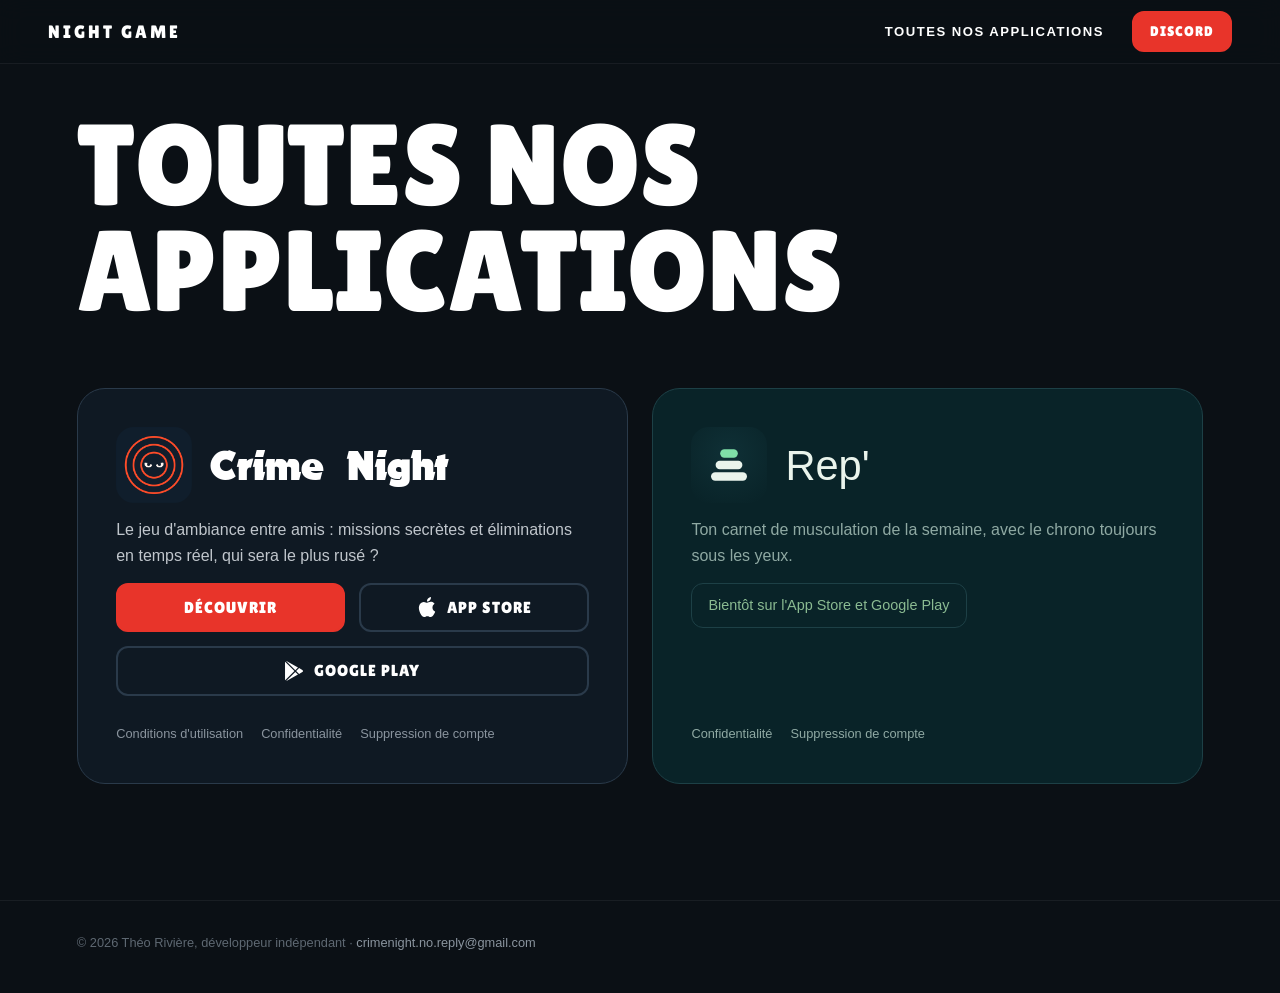
==== applications.html @ c99e1ded "Refonte du site : accueil Crime Night, « Toutes nos applications », pages légales bilingues - index." ====
<!DOCTYPE html>
<html lang="fr">
<head>
  <meta charset="UTF-8" />
  <meta name="viewport" content="width=device-width, initial-scale=1.0" />
  <title>Toutes nos applications – Night Game</title>
  <meta name="description" content="Les applis mobiles de Night Game : Crime Night, le jeu d'ambiance entre amis, et Rep', le carnet de musculation de la semaine." />
  <link rel="icon" href="images/crime-night-icon.png" type="image/png" />
  <link rel="stylesheet" href="site.css" />
</head>
<body>

  <header class="nav">
    <a class="brand" href="index.html">Night Game</a>
    <a class="link" href="applications.html" aria-current="page"><span class="hide-s">Toutes nos applications</span><span class="show-s">Applis</span></a>
    <a class="btn" href="https://discord.gg/NKzgm3md3F" target="_blank" rel="noopener">Discord</a>
  </header>

  <main class="screen apps-page">
    <h1 class="giant reveal">Toutes nos<br>applications</h1>

    <div class="apps">

      <section class="app cn reveal d1" aria-labelledby="cn-title">
        <div class="head">
          <img src="images/crime-night-icon.png" alt="" />
          <h2 id="cn-title">Crime Night</h2>
        </div>
        <p>Le jeu d'ambiance entre amis : missions secrètes et éliminations en temps réel, qui sera le plus rusé ?</p>
        <div class="stores">
          <a class="btn" href="index.html">Découvrir</a>
          <a class="btn ghost" href="https://apps.apple.com/fr/app/crime-night/id6790823280" target="_blank" rel="noopener"><img src="images/icones/apple.svg" alt="" /> App Store</a>
          <a class="btn ghost" href="https://play.google.com/store/apps/details?id=com.theoriviere.frontend&hl=fr" target="_blank" rel="noopener"><img src="images/icones/googleplay.svg" alt="" /> Google Play</a>
        </div>
        <nav class="legal" aria-label="Crime Night : informations légales">
          <a href="cgu.html">Conditions d'utilisation</a>
          <a href="confidentialite.html">Confidentialité</a>
          <a href="suppression-compte.html">Suppression de compte</a>
        </nav>
      </section>

      <section class="app rep reveal d2" aria-labelledby="rep-title">
        <div class="head">
          <img src="images/rep.svg" alt="" />
          <h2 id="rep-title">Rep'</h2>
        </div>
        <p>Ton carnet de musculation de la semaine, avec le chrono toujours sous les yeux.</p>
        <p class="soon">Bientôt sur l'App Store et Google Play</p>
        <nav class="legal" aria-label="Rep' : informations légales">
          <a href="rep/confidentialite.html">Confidentialité</a>
          <a href="rep/suppression-compte.html">Suppression de compte</a>
        </nav>
      </section>

    </div>
  </main>

  <footer>
    <span>© 2026 Théo Rivière, développeur indépendant · <a href="mailto:crimenight.no.reply@gmail.com">crimenight.no.reply@gmail.com</a></span>
  </footer>

  <script src="site.js"></script>
</body>
</html>
---- site.css ----
@font-face {
  font-family: "Lilita One";
  src: url("fonts/LilitaOne-Regular.ttf") format("truetype");
  font-display: swap;
}
@font-face {
  font-family: "Nougat";
  src: url("fonts/Nougat-ExtraBlack.ttf") format("truetype");
  font-display: swap;
}

:root {
  --night: #0b1015;
  --panel: #0f1923;
  --panel-2: #1a2533;
  --line: #2a3a4a;
  --blood: #e8342a;
  --text: #e0e0e0;
  --muted: #8a949e;
  --nav-h: 64px;
  --title: "Lilita One", "Segoe UI", sans-serif;
  --body: -apple-system, BlinkMacSystemFont, "Segoe UI", Roboto, sans-serif;
}

* { box-sizing: border-box; margin: 0; padding: 0; }
html { scroll-behavior: smooth; }
body {
  font-family: var(--body);
  background: var(--night);
  color: var(--text);
  line-height: 1.6;
  overflow-x: hidden;
}
img { max-width: 100%; display: block; }
a { color: inherit; }
[hidden] { display: none !important; }

/* ── Barre du haut ─────────────────────────────────────────── */
.nav {
  position: fixed; inset: 0 0 auto 0; z-index: 50;
  height: var(--nav-h);
  display: flex; align-items: center; gap: 28px;
  padding: 0 clamp(16px, 4vw, 48px);
  background: rgba(11, 16, 21, 0.72);
  backdrop-filter: blur(12px);
  border-bottom: 1px solid rgba(255, 255, 255, 0.06);
}
.nav .brand {
  font-family: var(--title);
  font-size: 1.15rem; letter-spacing: 3px; text-transform: uppercase;
  text-decoration: none; color: #fff; margin-right: auto; white-space: nowrap;
}
.nav .show-s { display: none; }
.nav a.link {
  text-decoration: none; color: var(--muted);
  font-size: 0.82rem; font-weight: 700; letter-spacing: 1.5px; text-transform: uppercase;
  transition: color 0.2s;
}
.nav a.link:hover, .nav a.link[aria-current] { color: #fff; }
.btn {
  display: inline-flex; align-items: center; gap: 10px;
  font-family: var(--title); font-size: 1rem; letter-spacing: 1px; text-transform: uppercase;
  text-decoration: none; color: #fff;
  background: var(--blood); border: 2px solid var(--blood); border-radius: 12px;
  padding: 10px 20px;
  transition: transform 0.15s, background 0.2s, border-color 0.2s;
}
.btn:hover { transform: translateY(-2px); }
.btn.ghost { background: transparent; border-color: var(--line); }
.btn.ghost:hover { border-color: var(--blood); }
.btn.big { font-size: 1.15rem; padding: 14px 26px; }
.nav .btn { padding: 7px 16px; font-size: 0.9rem; }
@media (max-width: 720px) {
  .nav { gap: 14px; }
  .nav .brand { font-size: 1rem; letter-spacing: 2px; }
  .nav .hide-s { display: none; }
  .nav .show-s { display: inline; }
  .nav a.link { font-size: 0.72rem; letter-spacing: 1px; }
}

/* ── Sections plein écran ──────────────────────────────────── */
.screen {
  min-height: 100vh; min-height: 100svh;
  padding: calc(var(--nav-h) + 48px) clamp(20px, 6vw, 96px) 72px;
  display: flex; flex-direction: column; justify-content: center;
  position: relative;
}
.screen.alt { background: var(--panel); }
.giant {
  font-family: var(--title); font-weight: 400;
  font-size: clamp(2.6rem, 9vw, 7.5rem);
  line-height: 0.92; text-transform: uppercase; color: #fff;
  margin-bottom: clamp(28px, 5vw, 64px);
}
.giant em { font-style: normal; color: var(--blood); }

/* Apparition au défilement (uniquement si le script tourne). */
.js .reveal { opacity: 0; transform: translateY(40px); transition: opacity 0.7s ease, transform 0.7s ease; }
.js .reveal.in { opacity: 1; transform: none; }
.js .reveal.d1 { transition-delay: 0.12s; }
.js .reveal.d2 { transition-delay: 0.24s; }

/* ── Ouverture, variante A : sobre ─────────────────────────── */
.hero { overflow: hidden; }
.wordmark { font-family: "Nougat", var(--title); font-weight: 400; color: #fff; text-transform: none; }
.tagline { font-family: var(--title); color: var(--muted); }
.stores { display: flex; gap: 14px; flex-wrap: wrap; }
.stores img { width: 20px; height: 20px; }
.eyes { cursor: pointer; }

.hero-a { align-items: center; text-align: center; }
.hero-a .eyes { width: min(64vw, 420px); margin-bottom: 28px; }
.hero-a .wordmark { font-size: clamp(3rem, 11vw, 7rem); line-height: 1; letter-spacing: 2px; }
.hero-a .tagline { font-size: clamp(1.1rem, 2.6vw, 1.7rem); margin: 6px 0 22px; }
.hero-a .pitch { max-width: 680px; color: #c0c6cc; font-size: 1.08rem; margin-bottom: 32px; }
.hero-a .stores { justify-content: center; width: 100%; max-width: 480px; }
.hero-a .stores .btn { flex: 1 1 200px; justify-content: center; }

/* Apparition des éléments de l'ouverture, reprise de la variante B. */
.hero-a .eyes { animation: fade 0.9s both; }
.hero-a .wordmark span { display: inline-block; animation: drop 0.7s cubic-bezier(0.2, 1.4, 0.4, 1) both; }
.hero-a .tagline { animation: fade 0.8s 1s both; }
.hero-a .pitch { animation: fade 0.8s 1.15s both; }
.hero-a .stores { animation: fade 0.8s 1.3s both; }
@keyframes drop {
  from { opacity: 0; transform: translateY(0.6em) rotate(6deg); }
  to   { opacity: 1; transform: none; }
}
@keyframes fade { from { opacity: 0; transform: translateY(16px); } to { opacity: 1; transform: none; } }



/* ── Carrousels numérotés ──────────────────────────────────── */
.carousel .slides { display: grid; }
.carousel .slide {
  grid-area: 1 / 1;
  opacity: 0; visibility: hidden; transform: translateX(40px);
  transition: opacity 0.45s ease, transform 0.45s ease, visibility 0s 0.45s;
}
.carousel .slide.on { opacity: 1; visibility: visible; transform: none; transition-delay: 0s; }
.controls { display: flex; align-items: center; gap: 18px; margin-top: 32px; }
.counter { font-family: var(--title); font-size: 1.3rem; letter-spacing: 3px; color: #fff; min-width: 6.2em; text-align: center; }
.counter b { font-weight: 400; color: var(--blood); }
.arrow {
  width: 52px; height: 52px; border-radius: 50%;
  background: transparent; border: 2px solid var(--line); color: #fff;
  font-size: 1.3rem; cursor: pointer; transition: background 0.2s, border-color 0.2s;
}
.arrow:hover { background: var(--blood); border-color: var(--blood); }

/* ── Comment on joue ───────────────────────────────────────── */
.rule { display: grid; grid-template-columns: minmax(140px, 300px) 1fr; gap: clamp(24px, 5vw, 72px); align-items: center; }
.rule .art { width: 100%; filter: drop-shadow(0 12px 40px rgba(232, 52, 42, 0.25)); }
.rule h3 { font-family: var(--title); font-weight: 400; font-size: clamp(1.8rem, 4.2vw, 3.4rem); line-height: 1; text-transform: uppercase; color: #fff; margin-bottom: 14px; }
.rule p.lead { font-size: clamp(1.02rem, 1.6vw, 1.3rem); color: #c0c6cc; max-width: 620px; }
.chain { display: flex; align-items: center; gap: 10px; flex-wrap: wrap; margin-top: 24px; font-family: var(--title); }
.chain span { border: 1px solid var(--line); background: var(--panel-2); border-radius: 10px; padding: 8px 16px; }
.chain span.you { border-color: var(--blood); color: var(--blood); background: rgba(232, 52, 42, 0.12); }
.chain i { font-style: normal; color: var(--muted); }
.note { margin-top: 24px; max-width: 620px; border: 1px solid var(--line); background: var(--panel-2); border-radius: 14px; padding: 16px 18px; }
.note small { display: block; font-size: 0.7rem; letter-spacing: 1.5px; text-transform: uppercase; color: var(--muted); margin-bottom: 4px; }
.steps { list-style: none; margin-top: 22px; display: grid; gap: 12px; max-width: 620px; }
.steps li { display: flex; gap: 14px; align-items: flex-start; }
.steps li::before {
  content: attr(data-mark); flex: 0 0 34px; height: 34px; border-radius: 50%;
  display: grid; place-items: center; font-weight: 700;
  background: var(--panel-2); border: 1px solid var(--line);
}
.steps li.ok::before { background: rgba(52, 199, 89, 0.16); border-color: transparent; }
.steps li.ko::before { background: rgba(232, 52, 42, 0.18); border-color: transparent; }
@media (max-width: 720px) {
  .rule { grid-template-columns: 1fr; }
  .rule .art { width: 130px; }
}

/* ── Les modes ─────────────────────────────────────────────── */
.modes-head { display: flex; align-items: center; gap: 24px; }
.modes-head img { width: clamp(64px, 9vw, 120px); margin-bottom: clamp(28px, 5vw, 64px); }
.modes { display: flex; gap: 20px; min-height: 380px; }
.mode {
  flex: 1; position: relative; overflow: hidden;
  border: 1px solid var(--line); border-radius: 28px; background: var(--panel-2);
  padding: clamp(22px, 3vw, 40px);
  display: flex; flex-direction: column; justify-content: flex-end;
  transition: flex 0.5s ease, border-color 0.3s;
}
.mode:hover { flex: 1.6; border-color: var(--blood); }
.mode img {
  position: absolute; right: -4%; top: 6%; width: min(70%, 340px);
  transition: transform 0.6s ease;
}
.mode:hover img { transform: scale(1.08) rotate(-3deg); }
.mode::after { content: ""; position: absolute; inset: 40% 0 0 0; background: linear-gradient(transparent, rgba(11, 16, 21, 0.92)); }
.mode > div { position: relative; z-index: 1; }
.mode .num { font-family: var(--title); color: var(--blood); letter-spacing: 3px; }
.mode h3 { font-family: var(--title); font-weight: 400; font-size: clamp(1.8rem, 4vw, 3.4rem); line-height: 1; text-transform: uppercase; color: #fff; margin: 4px 0 10px; }
.mode p { color: #c0c6cc; max-width: 380px; }
@media (max-width: 720px) {
  .modes { flex-direction: column; }
  .mode { min-height: 340px; }
  .mode:hover { flex: 1; }
  .mode img { width: 46%; top: 5%; right: 4%; }
}

/* ── Captures ──────────────────────────────────────────────── */
.shots { display: grid; grid-template-columns: 1fr auto; gap: clamp(24px, 6vw, 96px); align-items: center; }
.shots .giant { margin-bottom: 20px; }
.shots p { color: #c0c6cc; max-width: 620px; font-size: 1.08rem; }
.phone {
  width: min(66vw, 300px); aspect-ratio: 1242 / 2688;
  border: 10px solid #05080b; border-radius: 44px; overflow: hidden;
  background: #000;
  box-shadow: 0 0 0 2px var(--line), 0 30px 80px rgba(0, 0, 0, 0.6), 0 0 120px rgba(232, 52, 42, 0.14);
}
.phone .slides, .phone .slide, .phone img { width: 100%; height: 100%; }
.phone img { object-fit: cover; }
@media (max-width: 820px) {
  .shots { grid-template-columns: 1fr; justify-items: center; text-align: center; }
  .shots .controls { justify-content: center; }
  .shots .phone-col { order: -1; }
  .shots p br { display: none; }
}

/* ── Discord ───────────────────────────────────────────────── */
.discord { align-items: center; text-align: center; }
.discord .giant { margin-bottom: 20px; }
.discord p { color: #c0c6cc; max-width: 480px; margin-bottom: 32px; font-size: 1.08rem; }
.btn.discord-btn { background: #5865f2; border-color: #5865f2; }

/* ── Pied de page ──────────────────────────────────────────── */
footer {
  padding: 32px clamp(20px, 6vw, 96px) 40px;
  border-top: 1px solid rgba(255, 255, 255, 0.06);
  display: flex; flex-wrap: wrap; gap: 10px 28px; justify-content: space-between;
  font-size: 0.8rem; color: #5e6872;
}
footer nav { display: flex; flex-wrap: wrap; gap: 6px 20px; }
footer a { text-decoration: none; color: var(--muted); }
footer a:hover { color: #fff; }

/* ── Toutes nos applications ───────────────────────────────── */
.apps-page { justify-content: flex-start; }
.apps-page .intro { color: var(--muted); max-width: 520px; margin: -24px 0 48px; font-size: 1.08rem; }
.apps { display: grid; grid-template-columns: repeat(2, minmax(0, 1fr)); gap: 24px; }
@media (max-width: 820px) {
  .apps { grid-template-columns: 1fr; }
  .apps .app .stores .btn { flex-basis: 100%; }
}
.app {
  border: 1px solid; border-radius: 28px; padding: clamp(24px, 3vw, 40px);
  display: flex; flex-direction: column; align-items: flex-start; gap: 14px;
  transition: transform 0.25s;
}
.app:hover { transform: translateY(-6px); }
.app .head { display: flex; align-items: center; gap: 18px; }
.app .head img { width: 76px; height: 76px; border-radius: 18px; flex-shrink: 0; }
.app h2 { font-weight: 400; line-height: 1; }
.app .stores .btn { flex: 1 1 160px; justify-content: center; white-space: nowrap; }
.app .stores { width: 100%; }
.app .legal { display: flex; flex-wrap: wrap; gap: 6px 18px; font-size: 0.8rem; margin-top: auto; padding-top: 14px; }
.app .legal a { text-decoration: none; }
.app .legal a:hover { text-decoration: underline; }
.app.cn { background: var(--panel); border-color: var(--line); }
.app.cn h2 { font-family: "Nougat", var(--title); font-size: clamp(1.7rem, 7.6vw, 2.6rem); white-space: nowrap; color: #fff; }
.app.cn p { color: #c0c6cc; }
.app.cn .legal a { color: var(--muted); }
.app.rep { background: #092328; border-color: #1d4046; }
.app.rep h2 { font-family: var(--body); font-weight: 300; font-size: 2.6rem; color: #eaf4ec; }
.app.rep p { color: #8fa9a3; }
.app.rep .soon { color: #8bbb92; font-size: 0.9rem; border: 1px solid #1d4046; border-radius: 12px; padding: 10px 16px; }
.app.rep .legal a { color: #8fa9a3; }

/* ── Pages légales de Crime Night ──────────────────────────── */
.legal-page { max-width: 760px; margin: 0 auto; padding: calc(var(--nav-h) + 56px) 20px 48px; line-height: 1.7; }
.legal-page h1 {
  font-family: var(--title); font-weight: 400;
  font-size: clamp(2rem, 6vw, 3.4rem); line-height: 1; text-transform: uppercase; color: #fff;
  margin-bottom: 12px;
}
.legal-page .subtitle { color: var(--muted); font-size: 0.9rem; margin-bottom: 40px; }
.legal-page h2 { font-size: 1.1rem; color: #fff; margin: 36px 0 10px; border-left: 3px solid var(--blood); padding-left: 12px; }
.legal-page p { margin-bottom: 12px; color: #c0c6cc; }
.legal-page ol, .legal-page ul { margin: 0 0 12px 20px; color: #c0c6cc; }
.legal-page li { margin-bottom: 6px; }
.legal-page a { color: var(--blood); text-decoration: none; }
.legal-page a:hover { text-decoration: underline; }
.legal-page table { width: 100%; border-collapse: collapse; margin-bottom: 16px; font-size: 0.92rem; }
.legal-page th, .legal-page td { text-align: left; padding: 10px 12px; border-bottom: 1px solid var(--line); color: #c0c6cc; vertical-align: top; }
.legal-page th { color: #fff; font-weight: 600; }
.legal-page .table-wrap { overflow-x: auto; }
.legal-page .callout { border: 1px solid var(--line); border-radius: 12px; padding: 16px 20px; margin-bottom: 12px; background: var(--panel); }
.legal-page .prevails { margin-top: 36px; font-size: 0.85rem; font-style: italic; color: var(--muted); }

/* ── Choix de la langue (voir lang.js) ─────────────────────── */
.lang { display: inline-flex; border: 1px solid var(--line); border-radius: 999px; overflow: hidden; }
.lang button {
  background: transparent; border: 0; cursor: pointer;
  color: var(--muted); font: 700 0.78rem var(--body); letter-spacing: 1px; padding: 7px 13px;
}
.lang button[aria-pressed="true"] { background: var(--blood); color: #fff; }
html[data-lang="fr"] [data-l="en"],
html[data-lang="en"] [data-l="fr"] { display: none !important; }
/* Sans script : les deux textes se suivent, le reste de la page reste en français. */
html:not([data-lang]) .lang,
html:not([data-lang]) [data-l="en"]:not(section) { display: none !important; }
html:not([data-lang]) section[data-l="en"] { margin-top: 64px; padding-top: 40px; border-top: 1px solid var(--line); }

@media (prefers-reduced-motion: reduce) {
  *, *::before, *::after { animation: none !important; transition: none !important; }
  html { scroll-behavior: auto; }
}
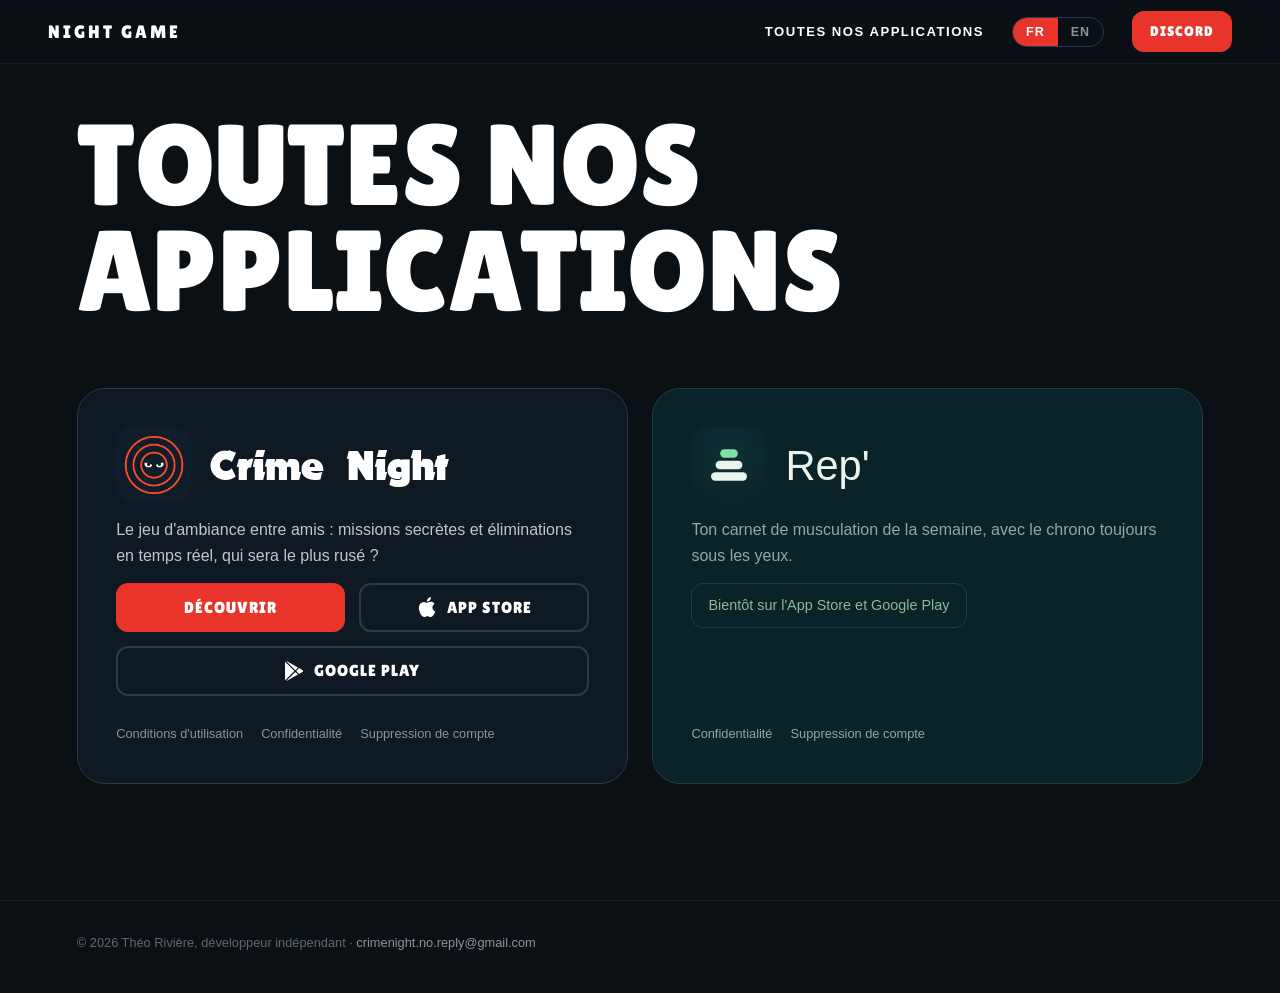
==== commit b515f814: "Bouton FR/EN sur toutes les pages L'accueil et « Toutes nos applications » existent maintenant en an" ====
--- a/applications.html
+++ b/applications.html
@@ -1,5 +1,5 @@
 <!DOCTYPE html>
-<html lang="fr">
+<html lang="fr" data-title-en="All our apps – Night Game">
 <head>
   <meta charset="UTF-8" />
   <meta name="viewport" content="width=device-width, initial-scale=1.0" />
@@ -7,17 +7,20 @@
   <meta name="description" content="Les applis mobiles de Night Game : Crime Night, le jeu d'ambiance entre amis, et Rep', le carnet de musculation de la semaine." />
   <link rel="icon" href="images/crime-night-icon.png" type="image/png" />
   <link rel="stylesheet" href="site.css" />
+  <script src="lang.js"></script>
 </head>
 <body>
 
   <header class="nav">
     <a class="brand" href="index.html">Night Game</a>
-    <a class="link" href="applications.html" aria-current="page"><span class="hide-s">Toutes nos applications</span><span class="show-s">Applis</span></a>
+    <a class="link" href="applications.html" aria-current="page"><span class="hide-s"><span data-l="fr">Toutes nos applications</span><span data-l="en">All our apps</span></span><span class="show-s"><span data-l="fr">Applis</span><span data-l="en">Apps</span></span></a>
+    <div class="lang" role="group" aria-label="Langue / Language"><button type="button" data-set-lang="fr">FR</button><button type="button" data-set-lang="en">EN</button></div>
     <a class="btn" href="https://discord.gg/NKzgm3md3F" target="_blank" rel="noopener">Discord</a>
   </header>
 
   <main class="screen apps-page">
-    <h1 class="giant reveal">Toutes nos<br>applications</h1>
+    <h1 class="giant reveal" data-l="fr">Toutes nos<br>applications</h1>
+    <h1 class="giant reveal" data-l="en">All our<br>apps</h1>
 
     <div class="apps">
 
@@ -26,16 +29,22 @@
           <img src="images/crime-night-icon.png" alt="" />
           <h2 id="cn-title">Crime Night</h2>
         </div>
-        <p>Le jeu d'ambiance entre amis : missions secrètes et éliminations en temps réel, qui sera le plus rusé ?</p>
+        <p data-l="fr">Le jeu d'ambiance entre amis : missions secrètes et éliminations en temps réel, qui sera le plus rusé ?</p>
+        <p data-l="en">The party game for friends: secret missions and real-time eliminations. Who will be the sneakiest?</p>
         <div class="stores">
-          <a class="btn" href="index.html">Découvrir</a>
+          <a class="btn" href="index.html"><span data-l="fr">Découvrir</span><span data-l="en">Discover</span></a>
           <a class="btn ghost" href="https://apps.apple.com/fr/app/crime-night/id6790823280" target="_blank" rel="noopener"><img src="images/icones/apple.svg" alt="" /> App Store</a>
           <a class="btn ghost" href="https://play.google.com/store/apps/details?id=com.theoriviere.frontend&hl=fr" target="_blank" rel="noopener"><img src="images/icones/googleplay.svg" alt="" /> Google Play</a>
         </div>
-        <nav class="legal" aria-label="Crime Night : informations légales">
+        <nav class="legal" data-l="fr" aria-label="Crime Night : informations légales">
           <a href="cgu.html">Conditions d'utilisation</a>
           <a href="confidentialite.html">Confidentialité</a>
           <a href="suppression-compte.html">Suppression de compte</a>
+        </nav>
+        <nav class="legal" data-l="en" aria-label="Crime Night: legal information">
+          <a href="cgu.html">Terms of Use</a>
+          <a href="confidentialite.html">Privacy Policy</a>
+          <a href="suppression-compte.html">Account deletion</a>
         </nav>
       </section>
 
@@ -44,11 +53,17 @@
           <img src="images/rep.svg" alt="" />
           <h2 id="rep-title">Rep'</h2>
         </div>
-        <p>Ton carnet de musculation de la semaine, avec le chrono toujours sous les yeux.</p>
-        <p class="soon">Bientôt sur l'App Store et Google Play</p>
-        <nav class="legal" aria-label="Rep' : informations légales">
+        <p data-l="fr">Ton carnet de musculation de la semaine, avec le chrono toujours sous les yeux.</p>
+        <p data-l="en">Your weekly weight training log, with the timer always in sight.</p>
+        <p class="soon" data-l="fr">Bientôt sur l'App Store et Google Play</p>
+        <p class="soon" data-l="en">Coming soon to the App Store and Google Play</p>
+        <nav class="legal" data-l="fr" aria-label="Rep' : informations légales">
           <a href="rep/confidentialite.html">Confidentialité</a>
           <a href="rep/suppression-compte.html">Suppression de compte</a>
+        </nav>
+        <nav class="legal" data-l="en" aria-label="Rep': legal information">
+          <a href="rep/confidentialite.html">Privacy Policy</a>
+          <a href="rep/suppression-compte.html">Account deletion</a>
         </nav>
       </section>
 
@@ -56,7 +71,7 @@
   </main>
 
   <footer>
-    <span>© 2026 Théo Rivière, développeur indépendant · <a href="mailto:crimenight.no.reply@gmail.com">crimenight.no.reply@gmail.com</a></span>
+    <span>© 2026 Théo Rivière, <span data-l="fr">développeur indépendant</span><span data-l="en">independent developer</span> · <a href="mailto:crimenight.no.reply@gmail.com">crimenight.no.reply@gmail.com</a></span>
   </footer>
 
   <script src="site.js"></script>
--- a/site.css
+++ b/site.css
@@ -72,7 +72,10 @@
 .nav .btn { padding: 7px 16px; font-size: 0.9rem; }
 @media (max-width: 720px) {
   .nav { gap: 14px; }
-  .nav .brand { font-size: 1rem; letter-spacing: 2px; }
+  .nav { gap: 10px; }
+  .nav .brand { font-size: 0.95rem; letter-spacing: 1.5px; }
+  .nav .btn { padding: 6px 12px; font-size: 0.82rem; }
+  .nav .lang button { padding: 6px 9px; }
   .nav .hide-s { display: none; }
   .nav .show-s { display: inline; }
   .nav a.link { font-size: 0.72rem; letter-spacing: 1px; }
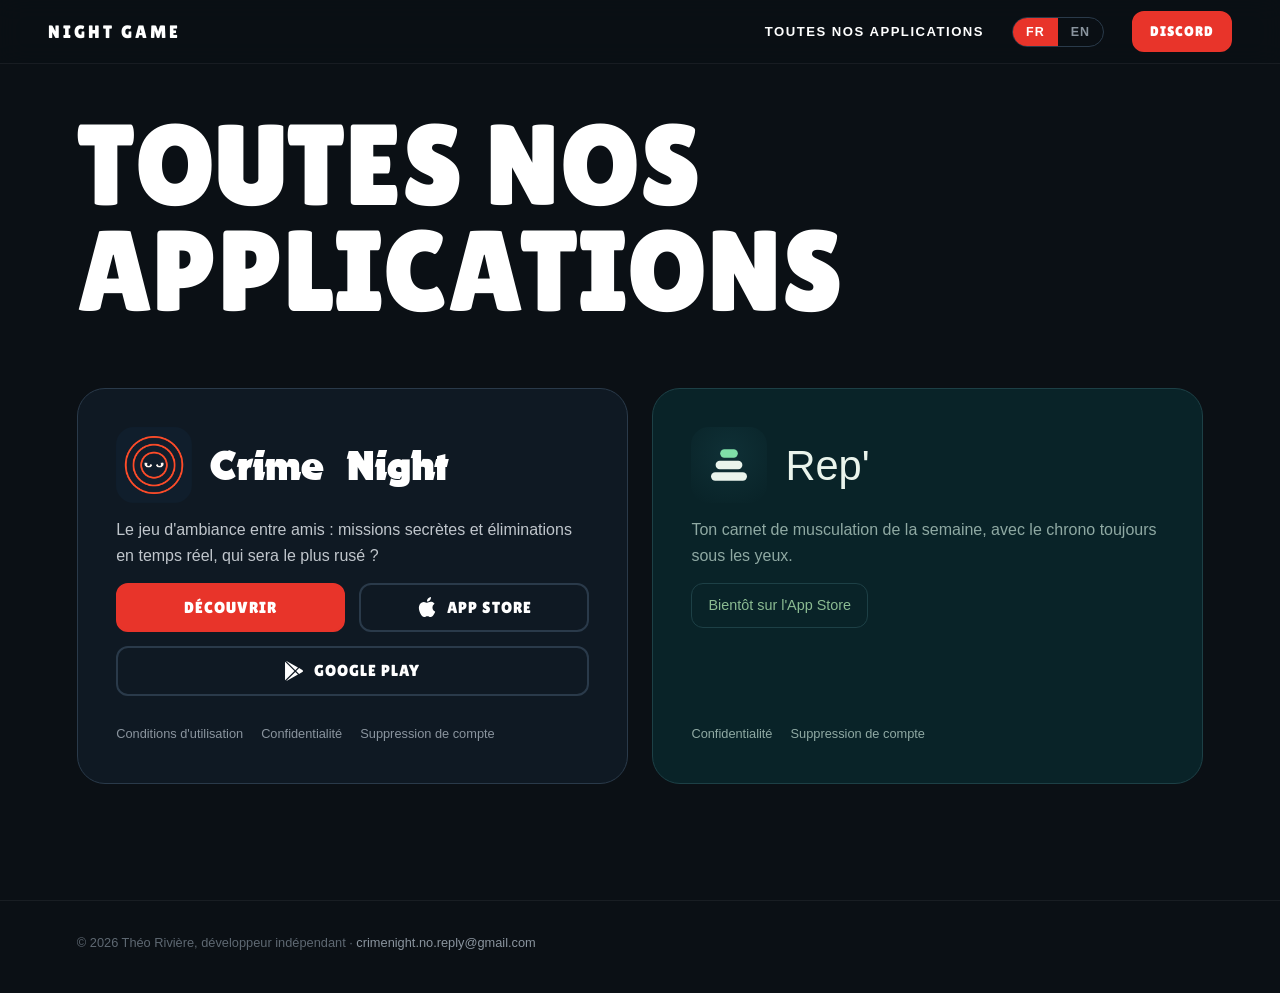
==== commit ac7160c7: "changement de label" ====
--- a/applications.html
+++ b/applications.html
@@ -55,8 +55,8 @@
         </div>
         <p data-l="fr">Ton carnet de musculation de la semaine, avec le chrono toujours sous les yeux.</p>
         <p data-l="en">Your weekly weight training log, with the timer always in sight.</p>
-        <p class="soon" data-l="fr">Bientôt sur l'App Store et Google Play</p>
-        <p class="soon" data-l="en">Coming soon to the App Store and Google Play</p>
+        <p class="soon" data-l="fr">Bientôt sur l'App Store</p>
+        <p class="soon" data-l="en">Coming soon to the App Store</p>
         <nav class="legal" data-l="fr" aria-label="Rep' : informations légales">
           <a href="rep/confidentialite.html">Confidentialité</a>
           <a href="rep/suppression-compte.html">Suppression de compte</a>
